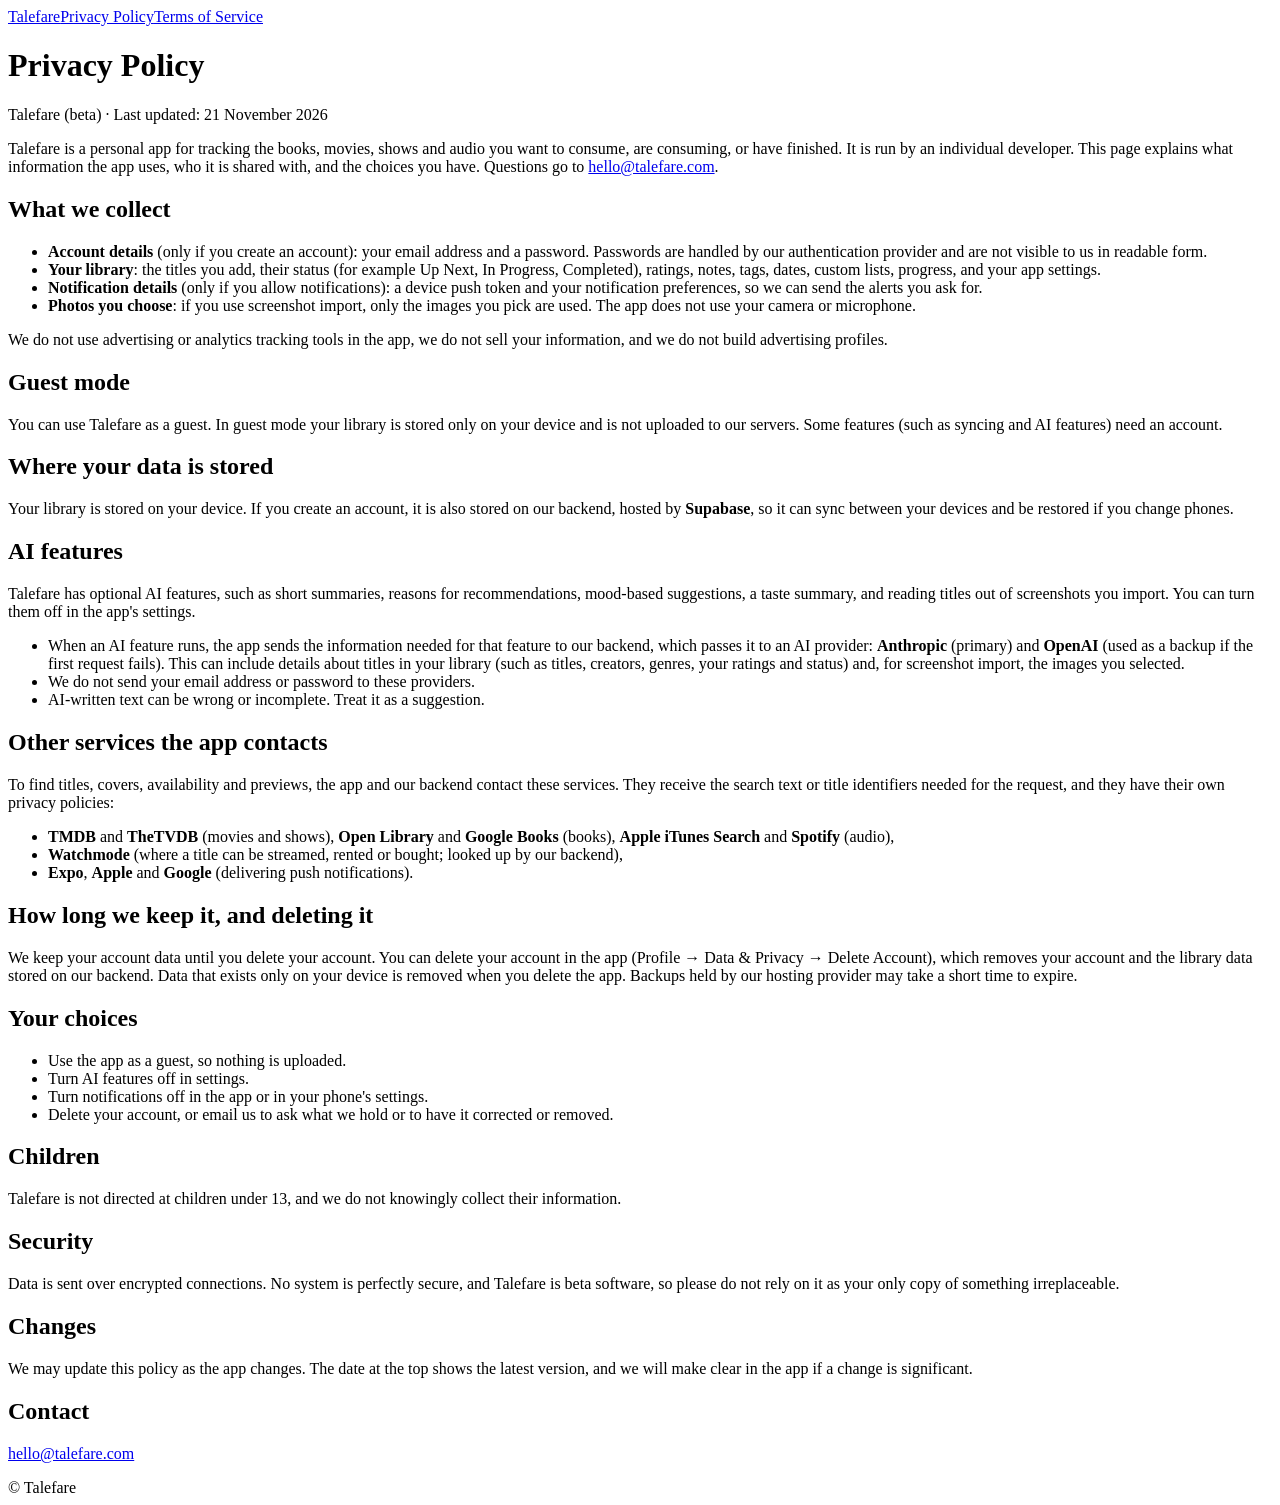
==== privacy.html @ cac1f2a6 "Rename atlas-legal/privacy.html to privacy.html" ====
<!doctype html>
<html lang="en">
<head>
<meta charset="utf-8">
<meta name="viewport" content="width=device-width, initial-scale=1">
<title>Talefare Privacy Policy</title>
<link rel="stylesheet" href="style.css">
</head>
<body>
<main>
<nav><a href="index.html">Talefare</a><a href="privacy.html">Privacy Policy</a><a href="terms.html">Terms of Service</a></nav>

<h1>Privacy Policy</h1>
<p class="muted">Talefare (beta) &middot; Last updated: 21 November 2026</p>

<p>Talefare is a personal app for tracking the books, movies, shows and audio you want to consume, are consuming, or have finished. It is run by an individual developer. This page explains what information the app uses, who it is shared with, and the choices you have. Questions go to <a href="mailto:hello@talefare.com">hello@talefare.com</a>.</p>

<h2>What we collect</h2>
<ul>
<li><strong>Account details</strong> (only if you create an account): your email address and a password. Passwords are handled by our authentication provider and are not visible to us in readable form.</li>
<li><strong>Your library</strong>: the titles you add, their status (for example Up Next, In Progress, Completed), ratings, notes, tags, dates, custom lists, progress, and your app settings.</li>
<li><strong>Notification details</strong> (only if you allow notifications): a device push token and your notification preferences, so we can send the alerts you ask for.</li>
<li><strong>Photos you choose</strong>: if you use screenshot import, only the images you pick are used. The app does not use your camera or microphone.</li>
</ul>
<p>We do not use advertising or analytics tracking tools in the app, we do not sell your information, and we do not build advertising profiles.</p>

<h2>Guest mode</h2>
<p>You can use Talefare as a guest. In guest mode your library is stored only on your device and is not uploaded to our servers. Some features (such as syncing and AI features) need an account.</p>

<h2>Where your data is stored</h2>
<p>Your library is stored on your device. If you create an account, it is also stored on our backend, hosted by <strong>Supabase</strong>, so it can sync between your devices and be restored if you change phones.</p>

<h2>AI features</h2>
<p>Talefare has optional AI features, such as short summaries, reasons for recommendations, mood-based suggestions, a taste summary, and reading titles out of screenshots you import. You can turn them off in the app's settings.</p>
<ul>
<li>When an AI feature runs, the app sends the information needed for that feature to our backend, which passes it to an AI provider: <strong>Anthropic</strong> (primary) and <strong>OpenAI</strong> (used as a backup if the first request fails). This can include details about titles in your library (such as titles, creators, genres, your ratings and status) and, for screenshot import, the images you selected.</li>
<li>We do not send your email address or password to these providers.</li>
<li>AI-written text can be wrong or incomplete. Treat it as a suggestion.</li>
</ul>

<h2>Other services the app contacts</h2>
<p>To find titles, covers, availability and previews, the app and our backend contact these services. They receive the search text or title identifiers needed for the request, and they have their own privacy policies:</p>
<ul>
<li><strong>TMDB</strong> and <strong>TheTVDB</strong> (movies and shows), <strong>Open Library</strong> and <strong>Google Books</strong> (books), <strong>Apple iTunes Search</strong> and <strong>Spotify</strong> (audio),</li>
<li><strong>Watchmode</strong> (where a title can be streamed, rented or bought; looked up by our backend),</li>
<li><strong>Expo</strong>, <strong>Apple</strong> and <strong>Google</strong> (delivering push notifications).</li>
</ul>

<h2>How long we keep it, and deleting it</h2>
<p>We keep your account data until you delete your account. You can delete your account in the app (Profile &rarr; Data &amp; Privacy &rarr; Delete Account), which removes your account and the library data stored on our backend. Data that exists only on your device is removed when you delete the app. Backups held by our hosting provider may take a short time to expire.</p>

<h2>Your choices</h2>
<ul>
<li>Use the app as a guest, so nothing is uploaded.</li>
<li>Turn AI features off in settings.</li>
<li>Turn notifications off in the app or in your phone's settings.</li>
<li>Delete your account, or email us to ask what we hold or to have it corrected or removed.</li>
</ul>

<h2>Children</h2>
<p>Talefare is not directed at children under 13, and we do not knowingly collect their information.</p>

<h2>Security</h2>
<p>Data is sent over encrypted connections. No system is perfectly secure, and Talefare is beta software, so please do not rely on it as your only copy of something irreplaceable.</p>

<h2>Changes</h2>
<p>We may update this policy as the app changes. The date at the top shows the latest version, and we will make clear in the app if a change is significant.</p>

<h2>Contact</h2>
<p><a href="mailto:hello@talefare.com">hello@talefare.com</a></p>

<footer class="muted">&copy; Talefare</footer>
</main>
</body>
</html>
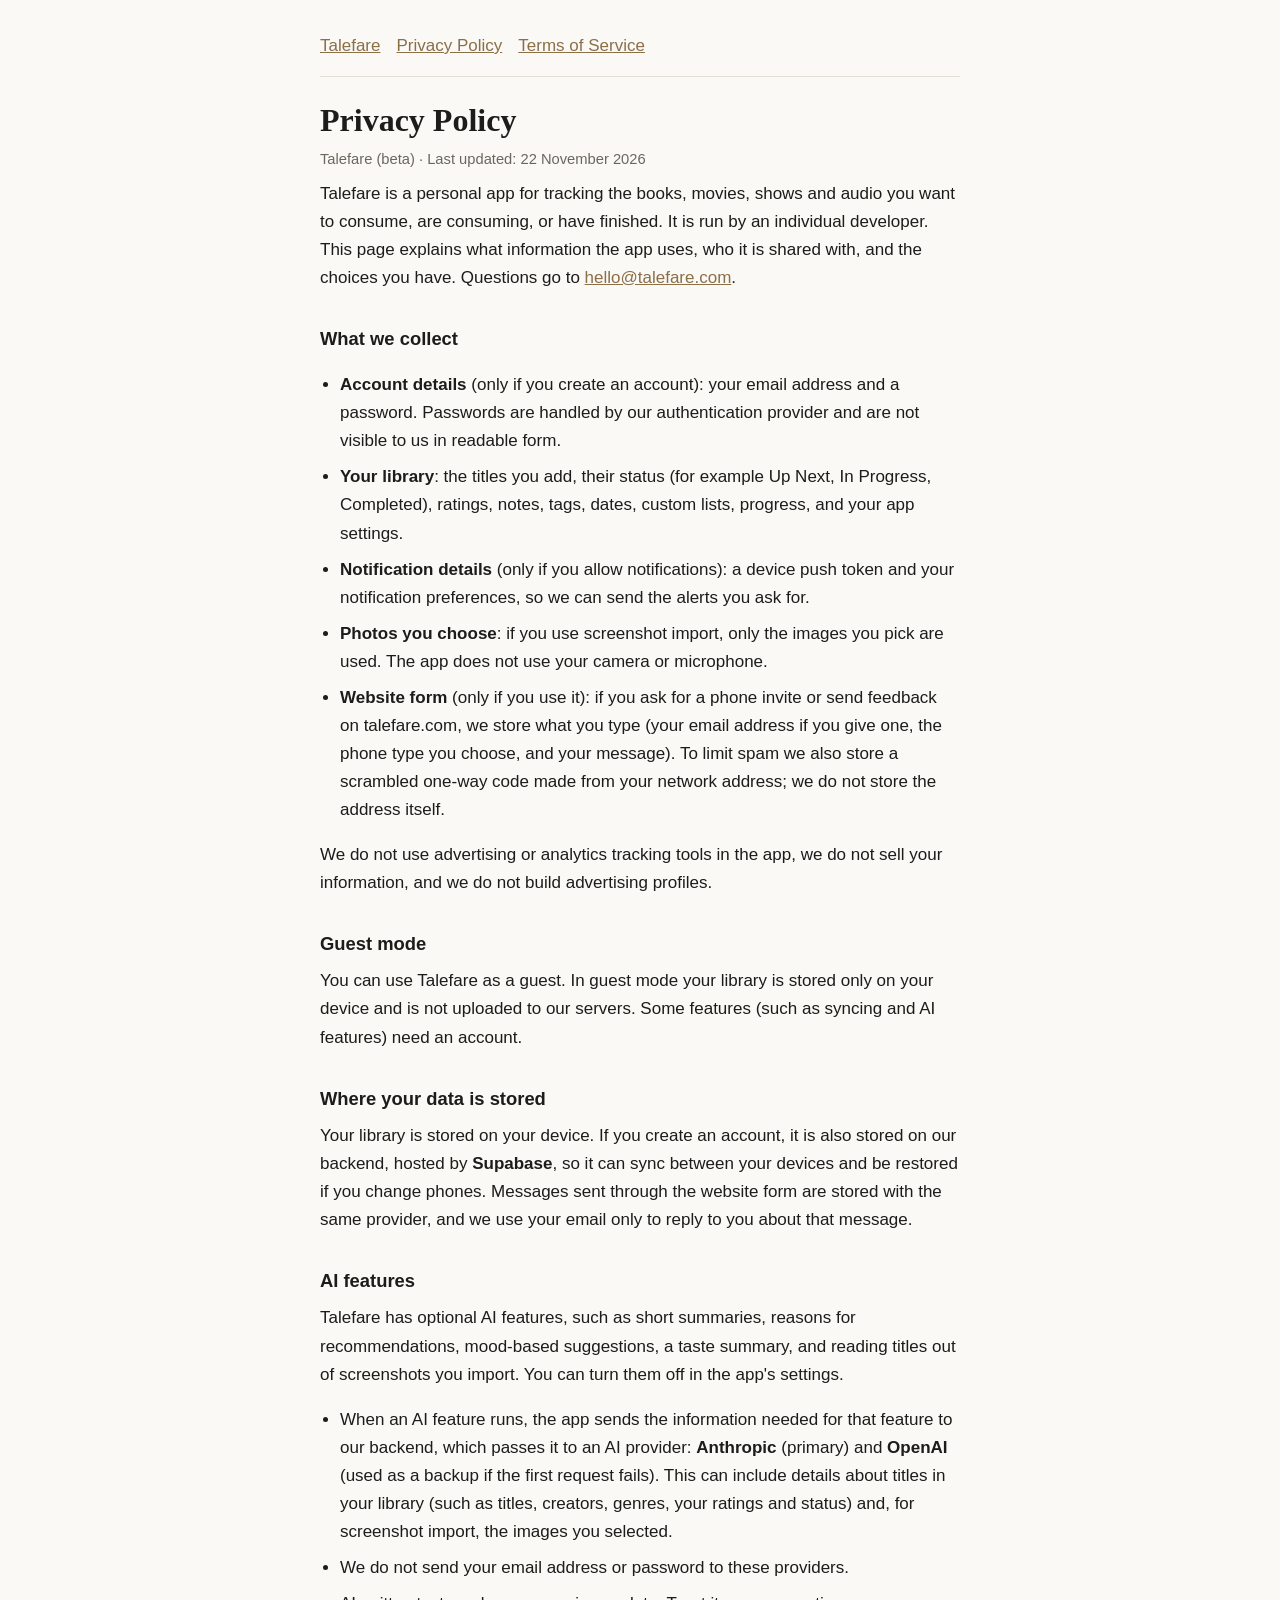
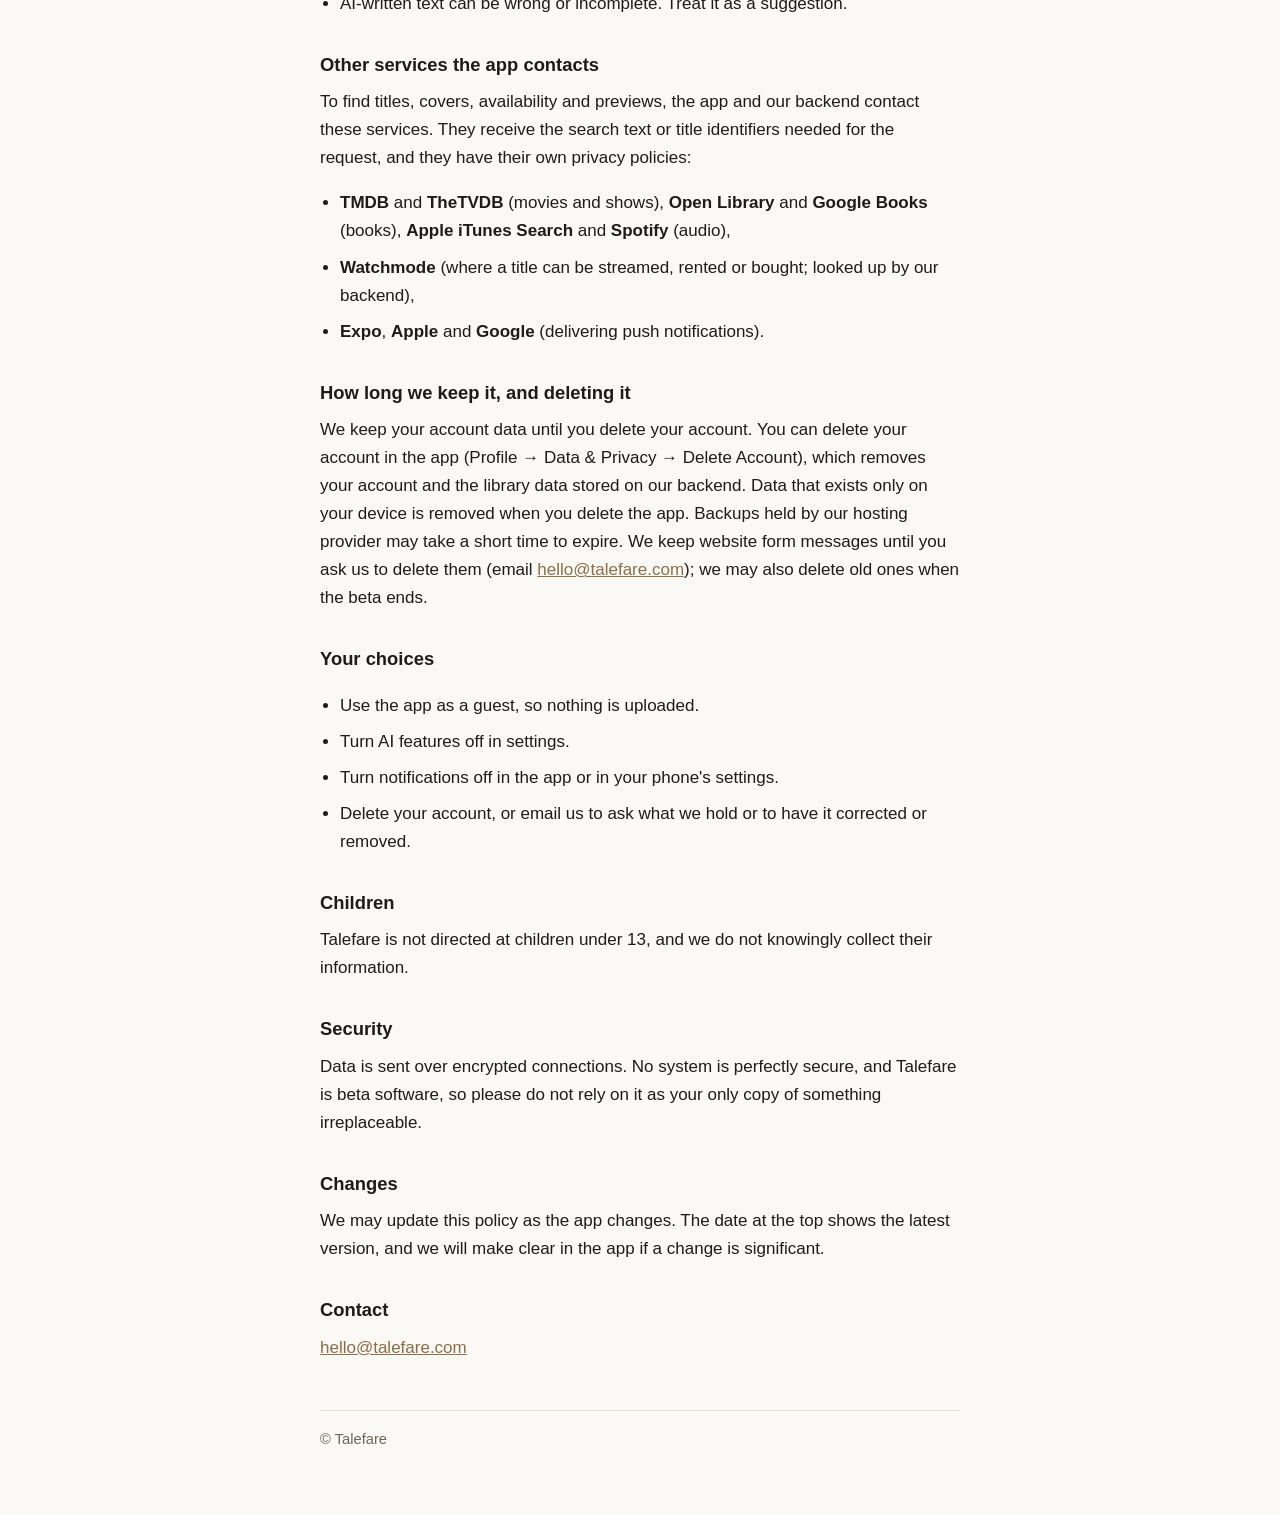
==== commit f2c807d7: "Add the invite/feedback form, share preview image, search files and privacy update - index.html: the" ====
--- a/privacy.html
+++ b/privacy.html
@@ -4,6 +4,8 @@
 <meta charset="utf-8">
 <meta name="viewport" content="width=device-width, initial-scale=1">
 <title>Talefare Privacy Policy</title>
+<meta name="description" content="What information the Talefare app and website use, who it is shared with, and the choices you have.">
+<link rel="canonical" href="https://talefare.com/privacy">
 <link rel="stylesheet" href="style.css">
 </head>
 <body>
@@ -11,7 +13,7 @@
 <nav><a href="index.html">Talefare</a><a href="privacy.html">Privacy Policy</a><a href="terms.html">Terms of Service</a></nav>
 
 <h1>Privacy Policy</h1>
-<p class="muted">Talefare (beta) &middot; Last updated: 21 November 2026</p>
+<p class="muted">Talefare (beta) &middot; Last updated: 22 November 2026</p>
 
 <p>Talefare is a personal app for tracking the books, movies, shows and audio you want to consume, are consuming, or have finished. It is run by an individual developer. This page explains what information the app uses, who it is shared with, and the choices you have. Questions go to <a href="mailto:hello@talefare.com">hello@talefare.com</a>.</p>
 
@@ -21,6 +23,7 @@
 <li><strong>Your library</strong>: the titles you add, their status (for example Up Next, In Progress, Completed), ratings, notes, tags, dates, custom lists, progress, and your app settings.</li>
 <li><strong>Notification details</strong> (only if you allow notifications): a device push token and your notification preferences, so we can send the alerts you ask for.</li>
 <li><strong>Photos you choose</strong>: if you use screenshot import, only the images you pick are used. The app does not use your camera or microphone.</li>
+<li><strong>Website form</strong> (only if you use it): if you ask for a phone invite or send feedback on talefare.com, we store what you type (your email address if you give one, the phone type you choose, and your message). To limit spam we also store a scrambled one-way code made from your network address; we do not store the address itself.</li>
 </ul>
 <p>We do not use advertising or analytics tracking tools in the app, we do not sell your information, and we do not build advertising profiles.</p>
 
@@ -28,7 +31,7 @@
 <p>You can use Talefare as a guest. In guest mode your library is stored only on your device and is not uploaded to our servers. Some features (such as syncing and AI features) need an account.</p>
 
 <h2>Where your data is stored</h2>
-<p>Your library is stored on your device. If you create an account, it is also stored on our backend, hosted by <strong>Supabase</strong>, so it can sync between your devices and be restored if you change phones.</p>
+<p>Your library is stored on your device. If you create an account, it is also stored on our backend, hosted by <strong>Supabase</strong>, so it can sync between your devices and be restored if you change phones. Messages sent through the website form are stored with the same provider, and we use your email only to reply to you about that message.</p>
 
 <h2>AI features</h2>
 <p>Talefare has optional AI features, such as short summaries, reasons for recommendations, mood-based suggestions, a taste summary, and reading titles out of screenshots you import. You can turn them off in the app's settings.</p>
@@ -47,7 +50,7 @@
 </ul>
 
 <h2>How long we keep it, and deleting it</h2>
-<p>We keep your account data until you delete your account. You can delete your account in the app (Profile &rarr; Data &amp; Privacy &rarr; Delete Account), which removes your account and the library data stored on our backend. Data that exists only on your device is removed when you delete the app. Backups held by our hosting provider may take a short time to expire.</p>
+<p>We keep your account data until you delete your account. You can delete your account in the app (Profile &rarr; Data &amp; Privacy &rarr; Delete Account), which removes your account and the library data stored on our backend. Data that exists only on your device is removed when you delete the app. Backups held by our hosting provider may take a short time to expire. We keep website form messages until you ask us to delete them (email <a href="mailto:hello@talefare.com">hello@talefare.com</a>); we may also delete old ones when the beta ends.</p>
 
 <h2>Your choices</h2>
 <ul>
--- a/style.css
+++ b/style.css
@@ -0,0 +1,15 @@
+:root { --bg:#faf9f6; --fg:#1d1c1a; --muted:#6b675f; --accent:#8b6f47; --line:#e3dfd6; }
+@media (prefers-color-scheme: dark) {
+  :root { --bg:#141412; --fg:#ecebe6; --muted:#a09b90; --accent:#c4a574; --line:#2b2a26; }
+}
+* { box-sizing: border-box; }
+body { margin:0; background:var(--bg); color:var(--fg); font:17px/1.65 -apple-system, "Segoe UI", Roboto, Helvetica, Arial, sans-serif; }
+main { max-width: 680px; margin: 0 auto; padding: 32px 20px 64px; }
+h1 { font: 600 2rem/1.2 Georgia, "Times New Roman", serif; margin: 0 0 4px; }
+h2 { font-size: 1.15rem; margin: 2rem 0 .4rem; }
+p, li { margin: .5rem 0; }
+ul { padding-left: 1.25rem; }
+a { color: var(--accent); }
+.muted { color: var(--muted); font-size: .92rem; }
+nav { display:flex; gap:16px; flex-wrap:wrap; padding-bottom:16px; border-bottom:1px solid var(--line); margin-bottom:24px; }
+footer { margin-top:3rem; padding-top:16px; border-top:1px solid var(--line); }
